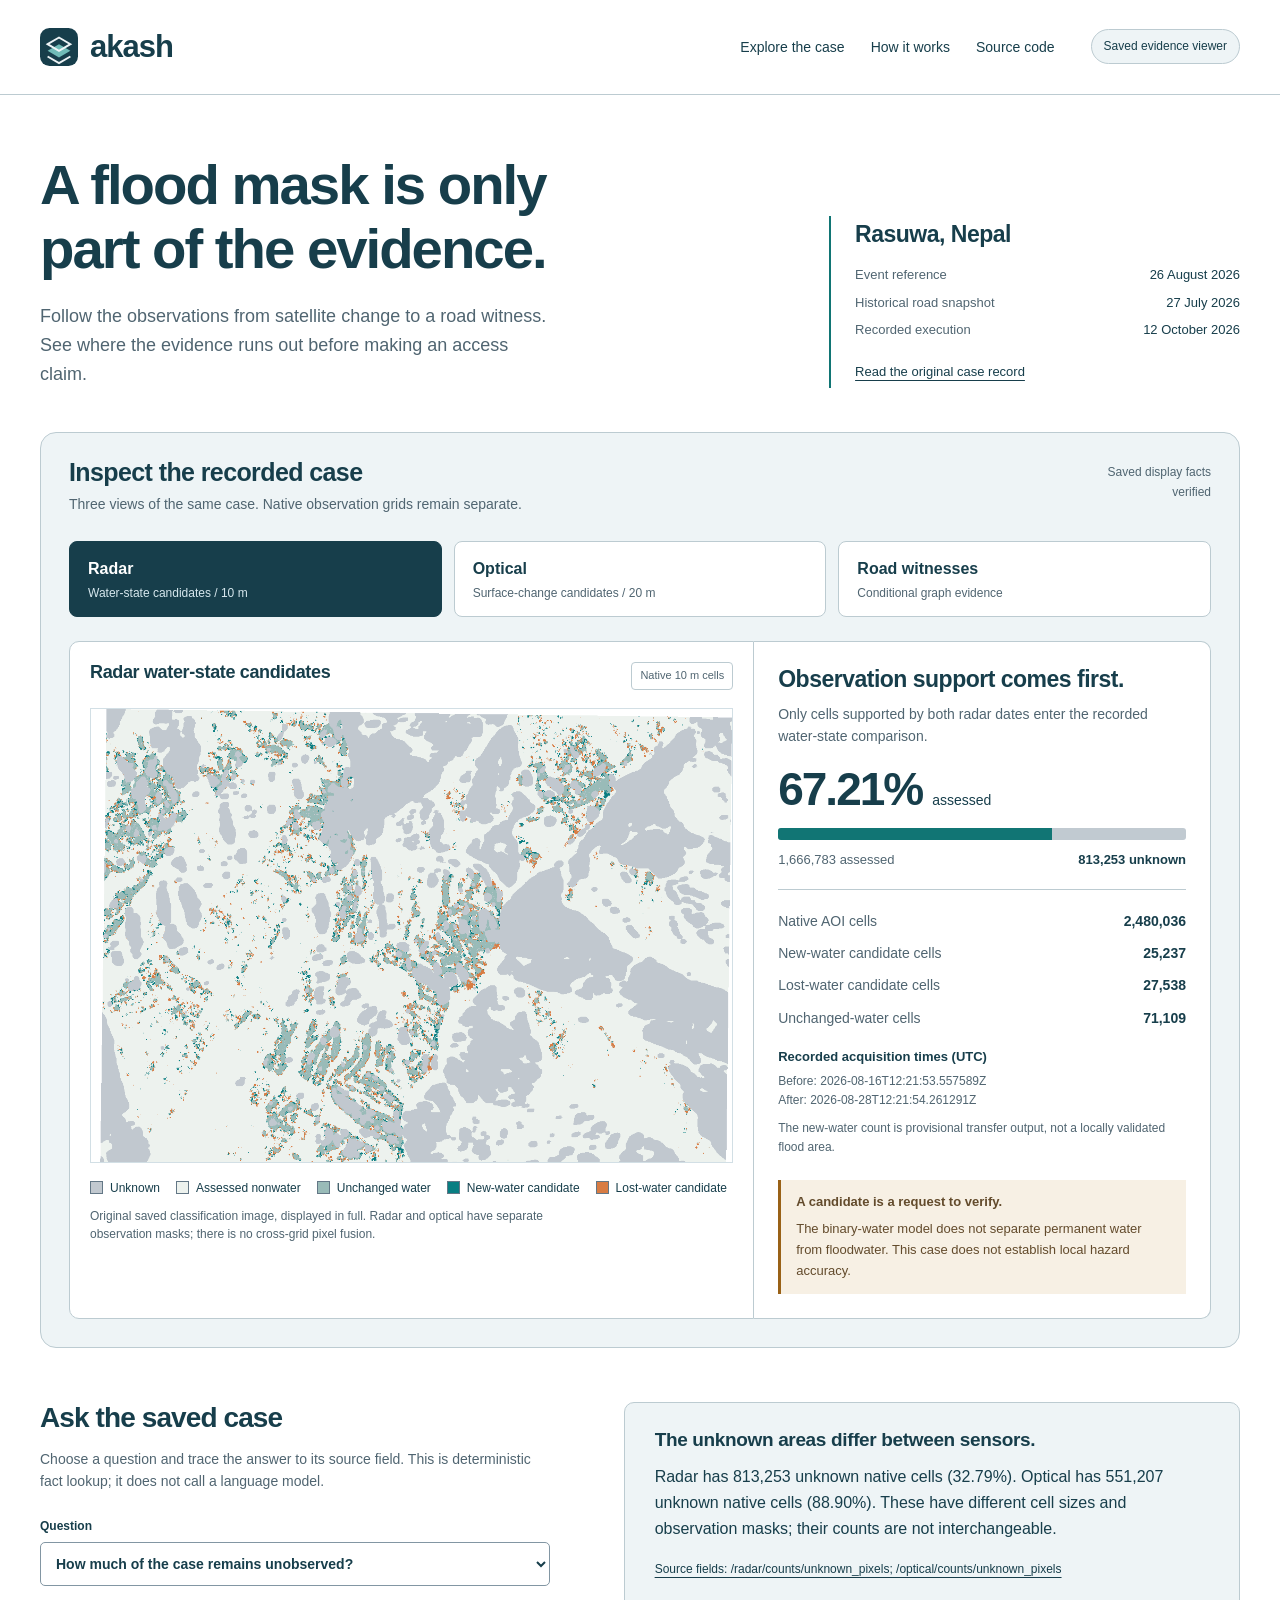
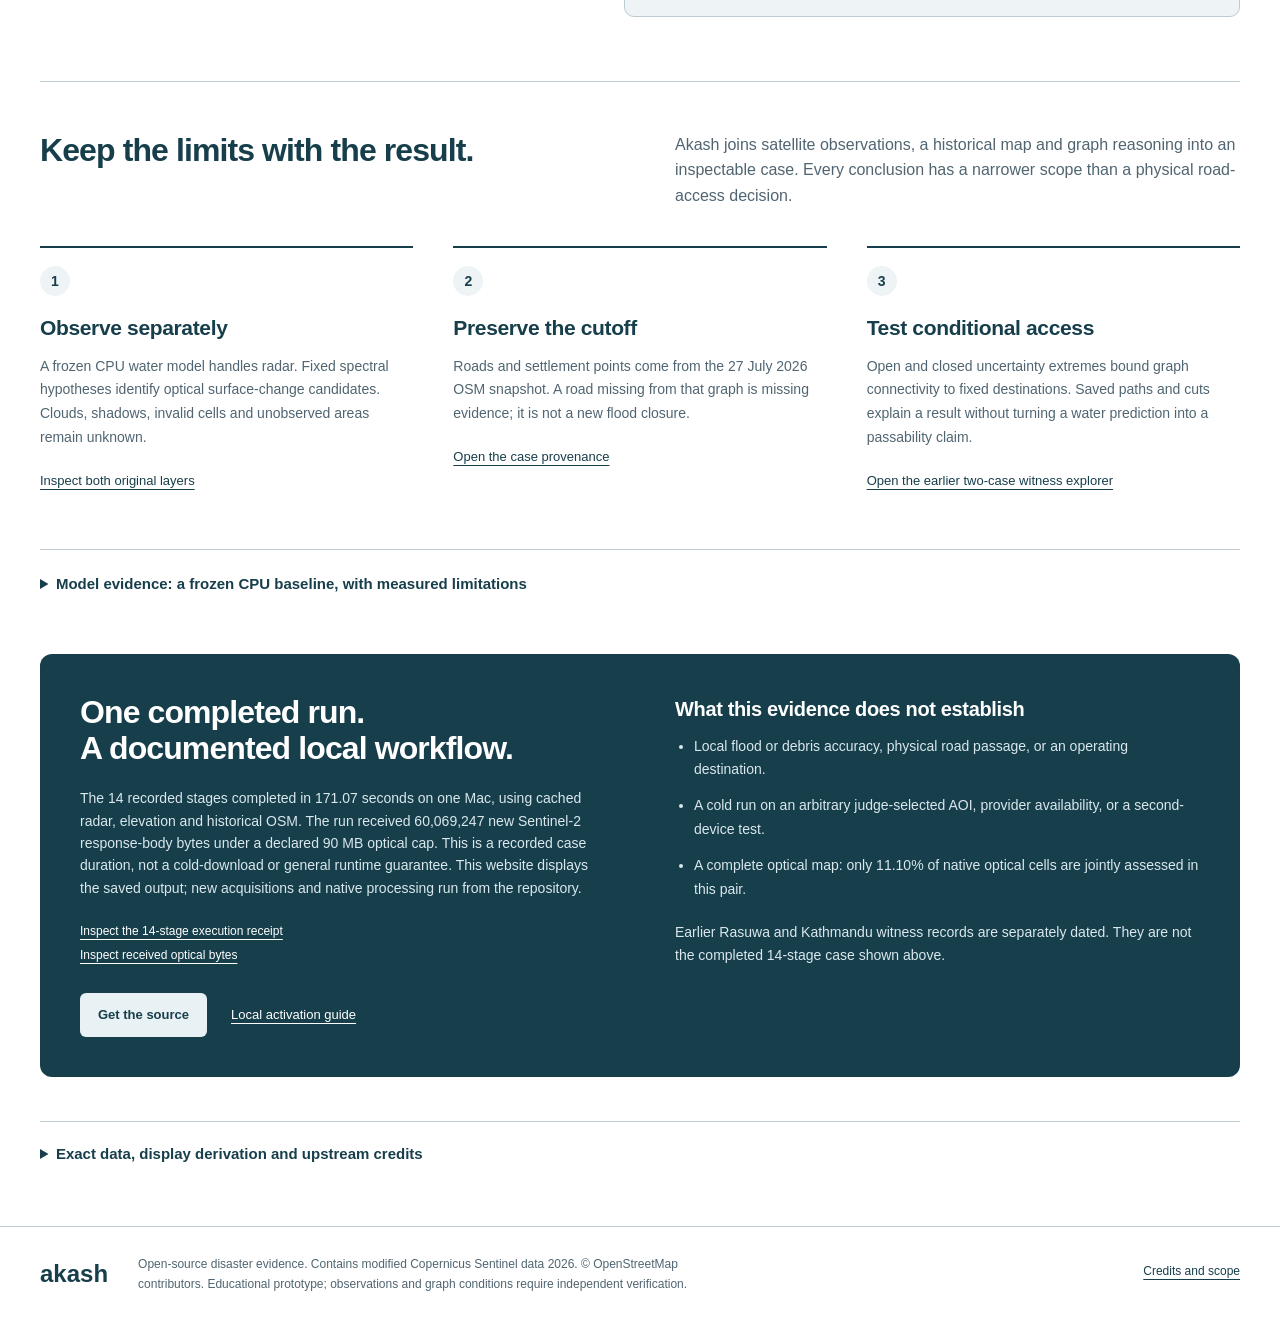
==== docs/site/index.html @ 93314e02 "Publish Akash source and inspectable satellite evidence demo" ====
<!doctype html>
<html lang="en">
<head>
<meta charset="utf-8"><meta name="viewport" content="width=device-width,initial-scale=1">
<meta name="description" content="Inspect one recorded Rasuwa case: separate satellite observation layers, explicit unknowns and conditional road witnesses. Open-source evidence, without a paid API.">
<meta http-equiv="Content-Security-Policy" content="default-src 'self'; img-src 'self' data:; style-src 'self' 'unsafe-inline'; script-src 'self'; connect-src 'self'; base-uri 'self'; object-src 'none'">
<title>Akash | Satellite evidence, with its limits intact</title>
<link rel="stylesheet" href="styles.css"><link rel="icon" href="mark.svg" type="image/svg+xml">
</head>
<body>
<a class="skip" href="#workspace">Skip to evidence</a>
<header class="site-header">
<a class="brand" href="./" aria-label="Akash home"><img src="mark.svg" alt="" width="38" height="38"><span>akash</span></a>
<nav aria-label="Main navigation"><a href="#workspace">Explore the case</a><a href="#method">How it works</a><a href="https://github.com/Eartherai/akash-flood-evidence">Source code</a></nav>
<span class="mode-badge">Saved evidence viewer</span>
</header>
<main>
<section class="intro" aria-labelledby="page-title">
<div><h1 id="page-title">A flood mask is only<br>part of the evidence.</h1><p class="lede">Follow the observations from satellite change to a road witness. See where the evidence runs out before making an access claim.</p></div>
<aside class="case-sheet" aria-label="Recorded case"><h2>Rasuwa, Nepal</h2><dl><div><dt>Event reference</dt><dd>26 August 2026</dd></div><div><dt>Historical road snapshot</dt><dd>27 July 2026</dd></div><div><dt>Recorded execution</dt><dd>12 October 2026</dd></div></dl><a href="case/">Read the original case record</a></aside>
</section>
<section id="workspace" class="workspace" aria-labelledby="workspace-title">
<div class="workspace-heading"><div><h2 id="workspace-title">Inspect the recorded case</h2><p>Three views of the same case. Native observation grids remain separate.</p></div><span class="receipt-status" id="receipt-status" role="status">Loading source bindings</span></div>
<fieldset class="view-controls"><legend class="sr-only">Evidence view</legend><button type="button" data-view="radar" aria-pressed="true"><span>Radar</span><small>Water-state candidates / 10 m</small></button><button type="button" data-view="optical" aria-pressed="false"><span>Optical</span><small>Surface-change candidates / 20 m</small></button><button type="button" data-view="roads" aria-pressed="false"><span>Road witnesses</span><small>Conditional graph evidence</small></button></fieldset>
<div class="evidence-grid">
<section class="map-panel" aria-labelledby="map-title"><div class="panel-heading"><h3 id="map-title">Radar water-state candidates</h3><span id="map-tag" class="tag">Separate native grid</span></div>
<div id="raster-view"><div class="raster-canvas"><img id="raster" src="case/map.png" width="1206" height="2121" alt="Recorded native radar map showing provisional water-state changes and unknown observations"></div><div id="raster-legend" class="legend"></div><p id="map-scope" class="caption">The recorded classification layer, without road overlays or a decorative basemap.</p></div>
<div id="road-view" hidden><div class="road-controls"><label>Point scope<select id="scope"><option value="aoi">Inside water AOI</option><option value="context">Inside extraction context</option><option value="all">All source points</option></select></label><label>Find a recorded point<input id="point-search" type="search" placeholder="Name or source ID" autocomplete="off"></label><label>Historical settlement<select id="settlement"></select></label></div><div class="map-buttons"><button id="fit-scope" type="button">Fit points</button><button id="fit-route" type="button">Fit selected witness</button><button id="zoom-in" type="button" aria-label="Zoom coordinate map in">Zoom in</button><button id="zoom-out" type="button" aria-label="Zoom coordinate map out">Zoom out</button></div><svg id="road-map" viewBox="0 0 800 540" role="group" aria-label="Coordinate map of historical settlement points and selected saved road witness"><title>Recorded road witness</title></svg><div class="legend"><span><i class="key route assessed"></i>Assessed segment</span><span><i class="key route unknown"></i>Unknown inside AOI</span><span><i class="key route outside"></i>Outside AOI</span><span><i class="key route mixed"></i>Mixed support</span></div><p class="caption">Recorded coordinates and centerlines. Solid boundary: water AOI. Dashed boundary: extraction context. No terrain basemap or invented point-to-road connectors.</p><p id="point-count" class="caption" role="status"></p></div>
</section>
<aside class="evidence-panel" aria-label="Selected evidence"><div id="evidence-content" aria-live="polite"><h3>Loading recorded observations</h3><p>The original case record remains available below if this display cannot load.</p></div><div class="evidence-warning"><strong>A candidate is a request to verify.</strong><p id="warning-text">The binary-water model does not separate permanent water from floodwater. This case does not establish local hazard accuracy.</p></div></aside>
</div>
<p id="error" class="error" role="alert" hidden></p>
</section>
<section class="question-section" aria-labelledby="question-title"><div><h2 id="question-title">Ask the saved case</h2><p>Choose a question and trace the answer to its source field. This is deterministic fact lookup; it does not call a language model.</p><label class="question-label">Question<select id="question"><option value="unknown">How much of the case remains unobserved?</option><option value="closure">Are any road closures confirmed?</option><option value="dates">Were the road data recorded before the event?</option><option value="settlements">What can we conclude about settlements inside the AOI?</option><option value="fusion">Were the radar and optical pixels fused?</option><option value="candidate">How many change candidates were recorded?</option></select></label></div><div class="answer-panel" id="answer" role="status"><p>Loading the source record.</p></div></section>
<section id="method" class="method" aria-labelledby="method-title"><div class="method-heading"><h2 id="method-title">Keep the limits with the result.</h2><p>Akash joins satellite observations, a historical map and graph reasoning into an inspectable case. Every conclusion has a narrower scope than a physical road-access decision.</p></div><div class="method-grid"><article><span class="method-marker" aria-hidden="true">1</span><h3>Observe separately</h3><p>A frozen CPU water model handles radar. Fixed spectral hypotheses identify optical surface-change candidates. Clouds, shadows, invalid cells and unobserved areas remain unknown.</p><a href="case/">Inspect both original layers</a></article><article><span class="method-marker" aria-hidden="true">2</span><h3>Preserve the cutoff</h3><p>Roads and settlement points come from the 27 July 2026 OSM snapshot. A road missing from that graph is missing evidence; it is not a new flood closure.</p><a href="case/manifest.json">Open the case provenance</a></article><article><span class="method-marker" aria-hidden="true">3</span><h3>Test conditional access</h3><p>Open and closed uncertainty extremes bound graph connectivity to fixed destinations. Saved paths and cuts explain a result without turning a water prediction into a passability claim.</p><a href="geography/">Open the earlier two-case witness explorer</a></article></div></section>
<details class="model-evidence source-details"><summary>Model evidence: a frozen CPU baseline, with measured limitations</summary><p>Trained on 263 Sen1Floods11 chips from six geographic collections. Evaluated once on 111 chips from the held-out Bolivia, India and Pakistan collections, after freezing the model and 0.5 threshold. Training and evaluation used no GPU.</p><dl class="benchmark-metrics"><div><dt>Water IoU</dt><dd>43.89%</dd></div><div><dt>Water precision</dt><dd>79.99%</dd></div><div><dt>Water recall</dt><dd>49.30%</dd></div></dl><p>These are separate benchmark results, not Rasuwa hazard accuracy. Permanent water and flooding share the binary-water label. Terrain and preprocessing differences limit transfer, and the modest recall matters when interpreting missed water.</p><div class="source-links"><a href="https://github.com/Eartherai/akash-flood-evidence/blob/main/docs/evidence/final_test-evaluation.json">Frozen test results</a><a href="https://github.com/Eartherai/akash-flood-evidence/blob/main/docs/evidence/model-evaluation-freeze.json">Pre-evaluation freeze</a><a href="https://github.com/Eartherai/akash-flood-evidence/blob/main/docs/evidence/training-report.json">Training record</a><a href="https://github.com/Eartherai/akash-flood-evidence/blob/main/docs/evidence/sen1-cpu-training-protocol.json">Collection split and protocol</a></div></details>
<section id="execution" class="boundary-section" aria-labelledby="boundary-title"><div><h2 id="boundary-title">One completed run.<br>A documented local workflow.</h2><p>The 14 recorded stages completed in 171.07 seconds on one Mac, using cached radar, elevation and historical OSM. The run received 60,069,247 new Sentinel-2 response-body bytes under a declared 90 MB optical cap. This is a recorded case duration, not a cold-download or general runtime guarantee. This website displays the saved output; new acquisitions and native processing run from the repository.</p><p class="execution-links"><a href="proofs/execution-receipt.json">Inspect the 14-stage execution receipt</a><br><a href="proofs/optical-transport.json">Inspect received optical bytes</a></p><div class="source-actions"><a class="primary-link" href="https://github.com/Eartherai/akash-flood-evidence">Get the source</a><a href="https://github.com/Eartherai/akash-flood-evidence/blob/main/release/CONSOLE-NATIVE-ACTIVATION-20261012.md">Local activation guide</a></div></div><div class="boundary-note"><h3>What this evidence does not establish</h3><ul><li>Local flood or debris accuracy, physical road passage, or an operating destination.</li><li>A cold run on an arbitrary judge-selected AOI, provider availability, or a second-device test.</li><li>A complete optical map: only 11.10% of native optical cells are jointly assessed in this pair.</li></ul><p>Earlier Rasuwa and Kathmandu witness records are separately dated. They are not the completed 14-stage case shown above.</p></div></section>
<details id="sources" class="source-details"><summary>Exact data, display derivation and upstream credits</summary><p>The compact display copies saved statistics and point records. Route coordinates are copied without simplification. Display percentages are rounded; full precision stays in the source.</p><div class="source-links"><a href="case/case-facts.json">Full case facts (25.4 MB)</a><a href="case/manifest.json">Original record hashes</a><a href="evidence.json">Compact display facts</a><a href="derivation-manifest.json">Display source binding</a><a href="derive_evidence.py">Reproduce the display files</a><a href="NOTICES.md">Data and code notices</a></div><p id="binding" class="binding"></p></details>
</main>
<footer><a class="footer-brand" href="./">akash</a><p>Open-source disaster evidence. Contains modified Copernicus Sentinel data 2026. © OpenStreetMap contributors. Educational prototype; observations and graph conditions require independent verification.</p><a href="NOTICES.md">Credits and scope</a></footer>
<script type="module" src="app.mjs"></script>
</body></html>
---- docs/site/styles.css ----
:root{--ice:#eef4f6;--ink:#173e4b;--paper:#fff;--muted:#506571;--line:#bccbd1;--teal:#117574;--amber:#996116;--unknown:#788896;--focus:#175dab;--green:#397963;--radius:10px;color-scheme:light}*{box-sizing:border-box}html{scroll-padding-top:24px}body{margin:0;color:var(--ink);background:var(--paper);font:16px/1.6 "Avenir Next","Segoe UI",Arial,sans-serif}button,input,select{font:inherit}a{color:var(--ink);text-underline-offset:4px;text-decoration-thickness:1px}a:hover{text-decoration-thickness:2px}button,a,summary{touch-action:manipulation}button,select,input{min-height:44px}button{cursor:pointer}button:disabled{cursor:default;color:var(--muted);opacity:.65}button:focus-visible,input:focus-visible,select:focus-visible,a:focus-visible,summary:focus-visible,[role=button]:focus-visible{outline:3px solid var(--focus);outline-offset:4px}h1,h2,h3,p{margin:0}h1,h2,h3{font-family:"Trebuchet MS","Avenir Next","Segoe UI",sans-serif;font-weight:700;line-height:1.15}h1{font-size:clamp(34px,4.4vw,62px);letter-spacing:-2px}h2{font-size:clamp(26px,2.5vw,35px);letter-spacing:-.9px}h3{font-size:20px;letter-spacing:-.35px}p{margin:12px 0;max-width:75ch}button,input,select{color:var(--ink)}[hidden]{display:none!important}.skip{position:absolute;top:12px;left:12px;padding:12px;background:var(--paper);z-index:10;transform:translateY(-200%)}.skip:focus{transform:translateY(0)}.site-header{max-width:1440px;margin:auto;padding:22px 40px;display:flex;gap:36px;align-items:center;border-bottom:1px solid var(--line)}.brand{display:flex;gap:12px;align-items:center;text-decoration:none;font-family:"Trebuchet MS",sans-serif;font-size:31px;letter-spacing:-1px;font-weight:700}.brand img{display:block}nav{display:flex;align-items:center;gap:26px;margin-left:auto}nav a{font-size:14px;text-decoration:none;padding:10px 0}.mode-badge{border:1px solid var(--line);background:var(--ice);padding:7px 12px;border-radius:24px;font-size:12px;white-space:nowrap}main{max-width:1440px;margin:auto;padding:0 40px}.intro{display:grid;grid-template-columns:minmax(0,1.75fr) minmax(280px,1fr);gap:70px;padding:58px 0 44px;align-items:end}.lede{font-size:18px;max-width:51ch;color:var(--muted);margin:20px 0 0}.case-sheet{border-left:2px solid var(--teal);padding:5px 0 5px 24px}.case-sheet h2{font-size:23px;letter-spacing:-.5px}.case-sheet dl{margin:18px 0}.case-sheet dl div{display:flex;gap:16px;justify-content:space-between;margin:8px 0;font-size:13px;line-height:1.5}.case-sheet dt{color:var(--muted)}.case-sheet dd{margin:0;text-align:right}.case-sheet a{font-size:13px}.workspace{border:1px solid var(--line);border-radius:16px;overflow:hidden;background:var(--ice)}.workspace-heading{padding:25px 28px;display:flex;gap:20px;justify-content:space-between;align-items:start}.workspace-heading h2{font-size:25px;letter-spacing:-.6px}.workspace-heading p{font-size:14px;color:var(--muted);margin:6px 0 0}.receipt-status{font-size:12px;max-width:20ch;text-align:right;color:var(--muted);padding-top:5px}.view-controls{display:grid;grid-template-columns:repeat(3,minmax(0,1fr));margin:0;padding:0 28px;border:0;gap:12px}.view-controls button{border:1px solid var(--line);background:var(--paper);border-radius:8px;padding:14px 18px;text-align:left;min-width:0}.view-controls button span{display:block;font-weight:700;font-size:16px}.view-controls button small{display:block;color:var(--muted);font-size:12px;margin-top:3px;line-height:1.5}.view-controls button[aria-pressed=true]{background:var(--ink);border-color:var(--ink);color:var(--paper)}.view-controls button[aria-pressed=true] small{color:#d6e7ed}.view-controls button:hover:not([aria-pressed=true]){background:#e0ecef}.evidence-grid{display:grid;grid-template-columns:minmax(0,1.5fr) minmax(280px,1fr);gap:0;padding:24px 28px 28px}.map-panel{background:var(--paper);border:1px solid var(--line);border-radius:10px 0 0 10px;padding:20px;min-width:0}.panel-heading{display:flex;align-items:start;justify-content:space-between;gap:12px;margin-bottom:18px}.panel-heading h3{font-size:18px}.tag{font-size:11px;border:1px solid var(--line);border-radius:4px;padding:4px 8px;white-space:nowrap;color:var(--muted)}.raster-canvas{height:455px;display:grid;place-items:center;background:#e5eef1;overflow:hidden;border:1px solid #d2dfe5}.raster-canvas img{height:100%;width:100%;object-fit:contain;display:block;image-rendering:auto}.legend{display:flex;gap:10px 16px;flex-wrap:wrap;font-size:12px;line-height:1.5;margin:16px 0 10px}.legend span{display:flex;align-items:center;gap:7px}.key{width:13px;height:13px;border:1px solid #637786;display:inline-block;flex-shrink:0;background:var(--unknown)}.key.route{height:0;width:20px;border:0;border-top:3px solid}.key.assessed{border-color:var(--teal)}.key.unknown{border-color:var(--amber);border-top-style:dashed}.key.outside{border-color:var(--unknown);border-top-style:dashed}.key.mixed{border-color:#704f85}.caption{font-size:12px;color:var(--muted);line-height:1.55;margin:9px 0 0}.evidence-panel{background:#fff;border:1px solid var(--line);border-left:0;border-radius:0 10px 10px 0;padding:24px;min-width:0}.evidence-panel h3{font-size:23px;letter-spacing:-.5px}.evidence-panel .summary{font-size:14px;color:var(--muted);margin:10px 0 18px}.metric-large{display:flex;gap:10px;align-items:baseline;margin:16px 0 5px}.metric-large b{font-size:46px;letter-spacing:-2px;line-height:1.05;font-variant-numeric:tabular-nums}.metric-large span{font-size:14px}.support-track{display:flex;height:12px;width:100%;margin:14px 0 10px;background:#c1cad1;border-radius:3px;overflow:hidden}.support-track i{display:block;background:var(--teal)}.metric-pair{display:flex;justify-content:space-between;gap:20px;font-size:13px;margin-top:8px}.metric-pair span{color:var(--muted)}.metric-pair b{font-weight:650;font-variant-numeric:tabular-nums}.count-list{padding-top:10px;margin:18px 0;border-top:1px solid var(--line)}.count-list div{display:flex;justify-content:space-between;gap:24px;margin:10px 0;font-size:14px}.count-list span{color:var(--muted)}.count-list b{font-variant-numeric:tabular-nums;white-space:nowrap}.source-date{font-size:12px;color:var(--muted);margin:18px 0 0}.source-date b{display:block;color:var(--ink);font-size:13px;margin-bottom:4px}.evidence-warning{border-left:3px solid var(--amber);padding:12px 15px;background:#f7f0e4;margin-top:24px;font-size:13px;line-height:1.6}.evidence-warning p{margin:6px 0 0;color:#634b2c}.evidence-warning strong{font-size:13px;color:#634b2c}.road-controls{display:grid;grid-template-columns:1fr 1fr;gap:12px;margin-bottom:14px}.road-controls label:last-child{grid-column:1/-1}label{font-size:12px;font-weight:600;display:flex;flex-direction:column;gap:6px;min-width:0}select,input{min-width:0;max-width:100%;width:100%;padding:9px 11px;border:1px solid #8296a3;border-radius:5px;background:var(--paper);font-size:14px}input::placeholder{color:#526571}.map-buttons{display:flex;gap:8px;flex-wrap:wrap;margin:10px 0 14px}.map-buttons button{font-size:12px;border:1px solid #8296a3;border-radius:5px;background:#fff;padding:8px 10px}.map-buttons button:hover{background:var(--ice)}#road-map{display:block;width:100%;height:auto;background:#edf4f6;aspect-ratio:800/540;border:1px solid var(--line)}#road-map [role=button]{cursor:pointer}#road-map [role=button]:hover circle{stroke:#111;stroke-width:3}#road-map text{font-family:inherit}.point-title{overflow-wrap:anywhere}.id{font-size:12px;color:var(--muted);overflow-wrap:anywhere}.point-state{display:inline-block;background:#f7f0e4;color:#634b2c;border:1px solid #d4bc91;border-radius:5px;padding:5px 9px;font-size:13px;margin:12px 0}.evidence-panel details{font-size:12px;line-height:1.6;margin-top:20px}.evidence-panel summary{min-height:44px;cursor:pointer}.evidence-panel details p{overflow-wrap:anywhere}.question-section{display:grid;grid-template-columns:minmax(0,1fr) minmax(0,1.2fr);gap:70px;align-items:start;margin:54px 0 64px}.question-section h2{font-size:28px}.question-section p{color:var(--muted);font-size:14px;margin:14px 0}.question-label{margin-top:24px;max-width:510px}.answer-panel{background:var(--ice);border-radius:10px;padding:26px 30px;border:1px solid var(--line);min-height:215px}.answer-panel h3{font-size:19px}.answer-panel p{font-size:16px;color:var(--ink);margin:14px 0}.answer-panel a{font-size:12px;overflow-wrap:anywhere}.method{padding:50px 0;border-top:1px solid var(--line)}.method-heading{display:grid;grid-template-columns:1fr 1fr;gap:70px;align-items:start}.method-heading p{font-size:16px;color:var(--muted);margin:0}.method-grid{display:grid;grid-template-columns:repeat(3,minmax(0,1fr));gap:40px;margin-top:38px}.method-grid article{padding-top:18px;border-top:2px solid var(--ink)}.method-marker{display:flex;align-items:center;justify-content:center;width:30px;height:30px;border-radius:50%;background:var(--ice);font-size:14px;font-weight:650;margin-bottom:20px}.method-grid h3{font-size:21px}.method-grid p{font-size:14px;color:var(--muted);margin:14px 0;line-height:1.7}.method-grid a{font-size:13px;display:inline-block;padding:7px 0}.boundary-section{display:grid;grid-template-columns:1fr 1fr;gap:70px;background:var(--ink);color:#fff;border-radius:12px;padding:40px;margin:10px 0 44px}.boundary-section h2{font-size:32px}.boundary-section p{font-size:14px;color:#d9e8ed;margin:20px 0}.boundary-note h3{font-size:20px;margin-top:4px}.boundary-note ul{padding-left:19px;font-size:14px;color:#d9e8ed;line-height:1.7}.boundary-note li{margin:12px 0}.source-actions{display:flex;gap:24px;align-items:center;flex-wrap:wrap;margin-top:26px}.source-actions a{font-size:13px;color:#fff}.source-actions .primary-link{background:#e8f1f4;color:var(--ink);padding:12px 18px;border-radius:6px;text-decoration:none;font-weight:650}.source-details{padding:20px 0 40px;border-top:1px solid var(--line)}.source-details summary{font-size:15px;min-height:44px;cursor:pointer;font-weight:650}.source-details p{font-size:13px;color:var(--muted)}.source-links{display:flex;flex-wrap:wrap;gap:12px 24px;margin:20px 0;font-size:13px}.binding{overflow-wrap:anywhere;max-width:none}footer{max-width:1440px;margin:auto;padding:28px 40px;display:flex;gap:30px;align-items:start;border-top:1px solid var(--line);font-size:12px;color:var(--muted)}.footer-brand{font-family:"Trebuchet MS",sans-serif;font-size:24px;font-weight:700;text-decoration:none}footer p{max-width:85ch;margin:0}footer>a:last-child{white-space:nowrap;margin-left:auto;padding-top:7px}.error{margin:0 28px 28px;background:#fbeeee;color:#792626;border:1px solid #a45050;padding:16px}.sr-only{position:absolute;width:1px;height:1px;overflow:hidden;clip:rect(0,0,0,0);white-space:nowrap}a,button,select,input,summary{scroll-margin:30px}
@media(max-width:1150px){.mode-badge{display:none}.intro{gap:35px}.evidence-grid{grid-template-columns:minmax(0,1.15fr) minmax(300px,1fr)}.evidence-panel{padding:20px}.view-controls button{padding:12px 14px}.question-section,.method-heading,.boundary-section{gap:35px}.tag{white-space:normal}.raster-canvas{height:430px}}
@media(max-width:850px){.site-header{padding:18px 24px;gap:20px}main{padding:0 24px}.intro{padding:38px 0;grid-template-columns:minmax(0,1.4fr) minmax(240px,1fr);gap:24px}h1{font-size:40px;letter-spacing:-1.4px}.lede{font-size:16px}.case-sheet{padding-left:16px}.case-sheet dl div{display:block}.case-sheet dd{text-align:left}.evidence-grid{grid-template-columns:1fr}.map-panel{border-radius:10px 10px 0 0}.evidence-panel{border-left:1px solid var(--line);border-top:0;border-radius:0 0 10px 10px}.raster-canvas{height:410px}.evidence-panel .support-track{max-width:540px}.method-grid{gap:22px}.boundary-section{padding:30px}.question-section{gap:24px;margin:40px 0}.answer-panel{padding:24px}.metric-large b{font-size:40px}.workspace-heading{padding:20px}.view-controls{padding:0 20px}.evidence-grid{padding:20px}footer{padding:24px;gap:20px}.boundary-section h2{font-size:28px}}
@media(max-width:600px){.site-header{padding:16px 18px;flex-wrap:wrap;gap:12px 20px}.brand{font-size:28px}.brand img{width:32px;height:32px}nav{margin-left:0;gap:18px;width:100%}nav a{font-size:12px;padding:10px 0;min-height:44px}main{padding:0 16px}.intro{grid-template-columns:1fr;gap:28px;padding:34px 0}.case-sheet{display:block;border-left:2px solid var(--teal);padding:0 0 0 16px}.case-sheet dl{display:grid;grid-template-columns:1fr 1fr;gap:4px 18px;margin:12px 0}.case-sheet dl div{font-size:12px;margin:3px 0}h1{font-size:38px}.intro .lede{font-size:16px;max-width:40ch}.workspace-heading{display:block;padding:20px 16px}.workspace-heading h2{font-size:23px}.receipt-status{display:block;max-width:none;text-align:left;padding-top:12px}.view-controls{padding:0 16px;gap:8px}.view-controls button{padding:10px 9px;border-radius:6px}.view-controls button span{font-size:14px}.view-controls button small{font-size:10px;line-height:1.4}.evidence-grid{padding:16px}.map-panel{padding:14px}.panel-heading{display:block;margin-bottom:14px}.panel-heading h3{font-size:17px}.tag{display:inline-block;margin-top:8px}.raster-canvas{height:365px}.legend{gap:8px 12px;font-size:11px}.evidence-panel{padding:20px 16px}.metric-large b{font-size:39px}.question-section{grid-template-columns:1fr;gap:24px;margin:34px 0 40px}.question-section h2{font-size:25px}.question-label{margin-top:18px}.answer-panel{padding:22px 20px;min-height:0}.method{padding:35px 0}.method-heading{grid-template-columns:1fr;gap:18px}.method-heading h2{font-size:29px}.method-grid{grid-template-columns:1fr;gap:26px;margin-top:24px}.method-grid article{display:grid;grid-template-columns:34px minmax(0,1fr);gap:0 16px}.method-marker{grid-row:1/4;margin:0}.method-grid h3{font-size:20px}.method-grid p{margin:10px 0}.method-grid a{grid-column:2}.boundary-section{grid-template-columns:1fr;gap:20px;padding:28px 22px;margin:0 0 30px}.boundary-section h2{font-size:27px}.boundary-section p{margin:16px 0}.source-actions{gap:16px;align-items:start;flex-direction:column}.source-details{padding-bottom:26px}.road-controls{grid-template-columns:1fr;gap:10px}.road-controls label:last-child{grid-column:auto}.map-buttons{gap:6px}.map-buttons button{font-size:11px;padding:7px 9px}#road-map{aspect-ratio:1/1}.source-links{gap:12px 18px}footer{padding:22px 18px;display:block}footer p{margin:12px 0}footer>a:last-child{display:inline-block;margin:0}.caption{font-size:11px}.error{margin:0 16px 16px}.count-list div{font-size:13px}}
@media(prefers-reduced-motion:reduce){html{scroll-behavior:auto}*{animation:none!important;transition:none!important}}

.benchmark-metrics{display:flex;gap:40px;flex-wrap:wrap;margin:24px 0}.benchmark-metrics div{min-width:130px}.benchmark-metrics dt{color:var(--muted);font-size:13px}.benchmark-metrics dd{margin:4px 0 0;font-size:30px;line-height:1.2;font-weight:700;font-variant-numeric:tabular-nums;letter-spacing:-1px}.model-evidence{padding:22px 0 28px}.execution-links a{color:#fff;font-size:12px;line-height:1.9}

#workspace:focus-visible,#method:focus-visible,#execution:focus-visible,#sources:focus-visible{outline:3px solid var(--focus);outline-offset:5px}
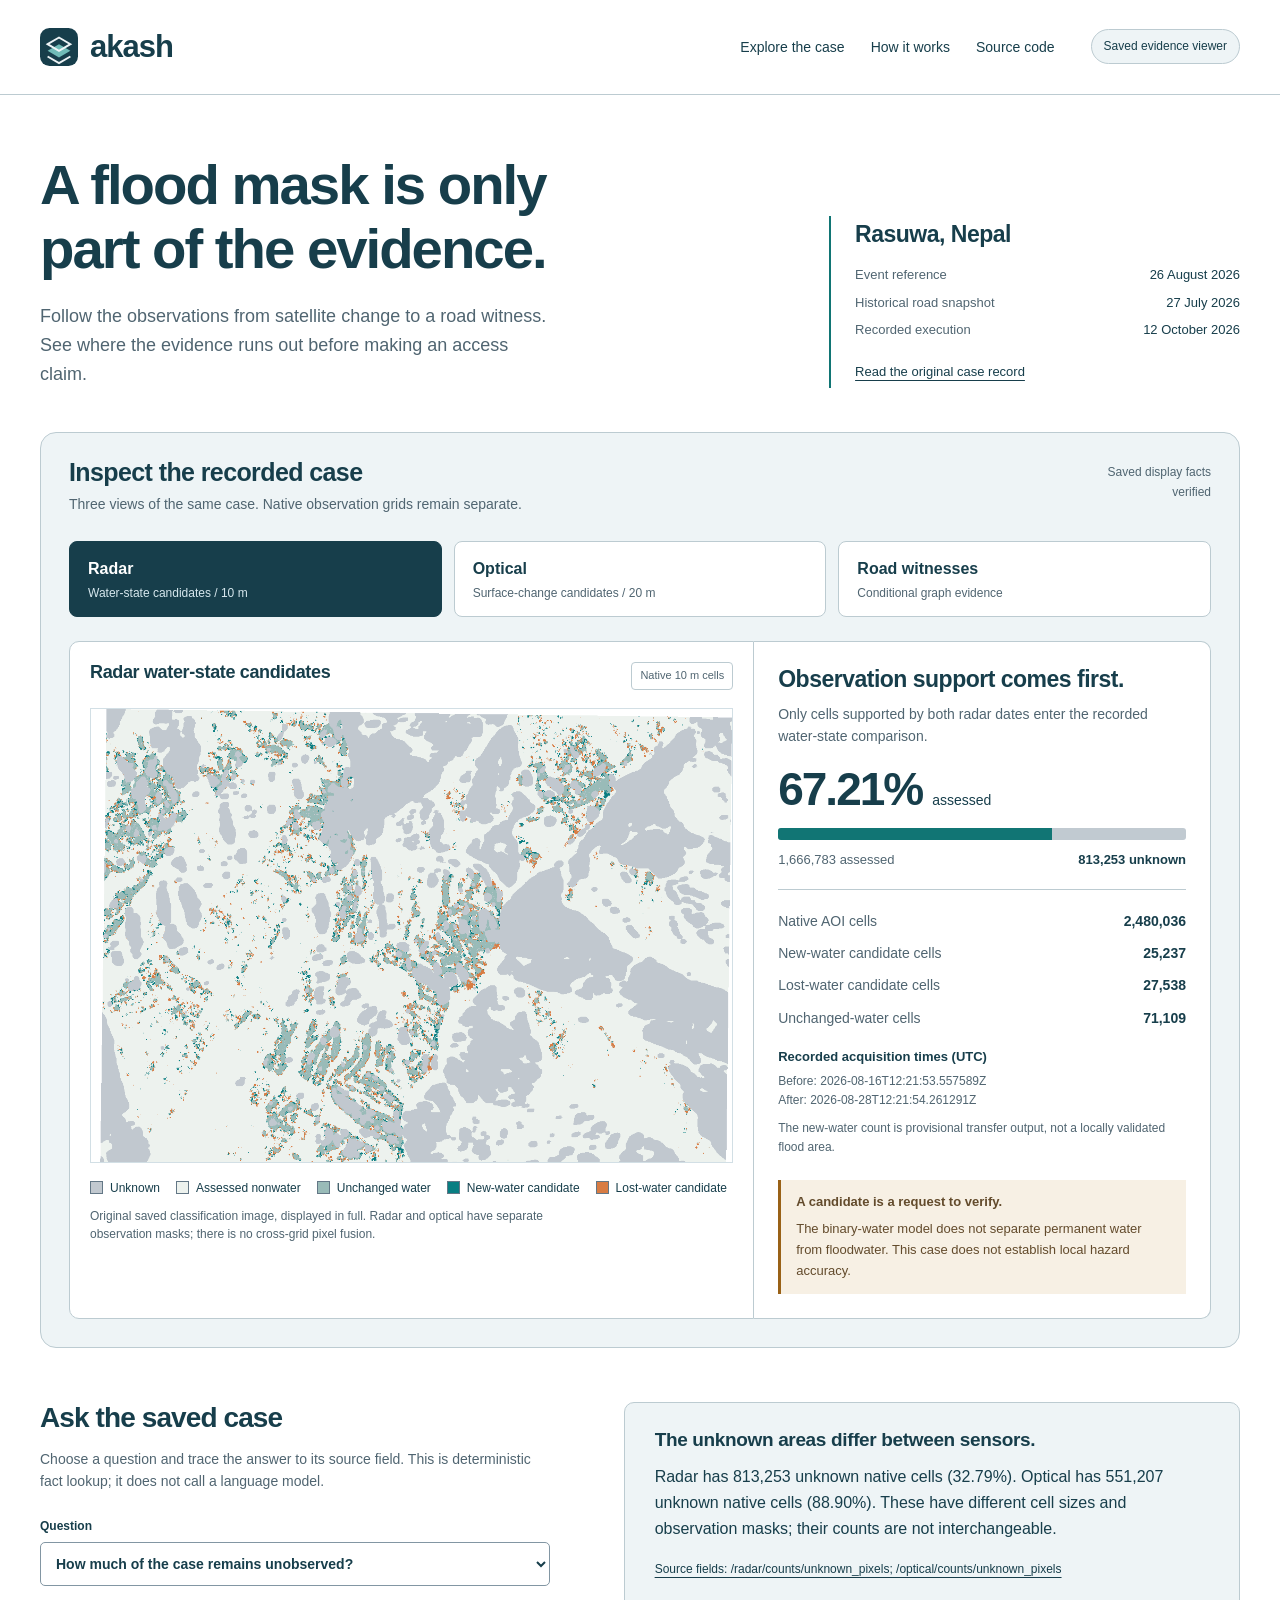
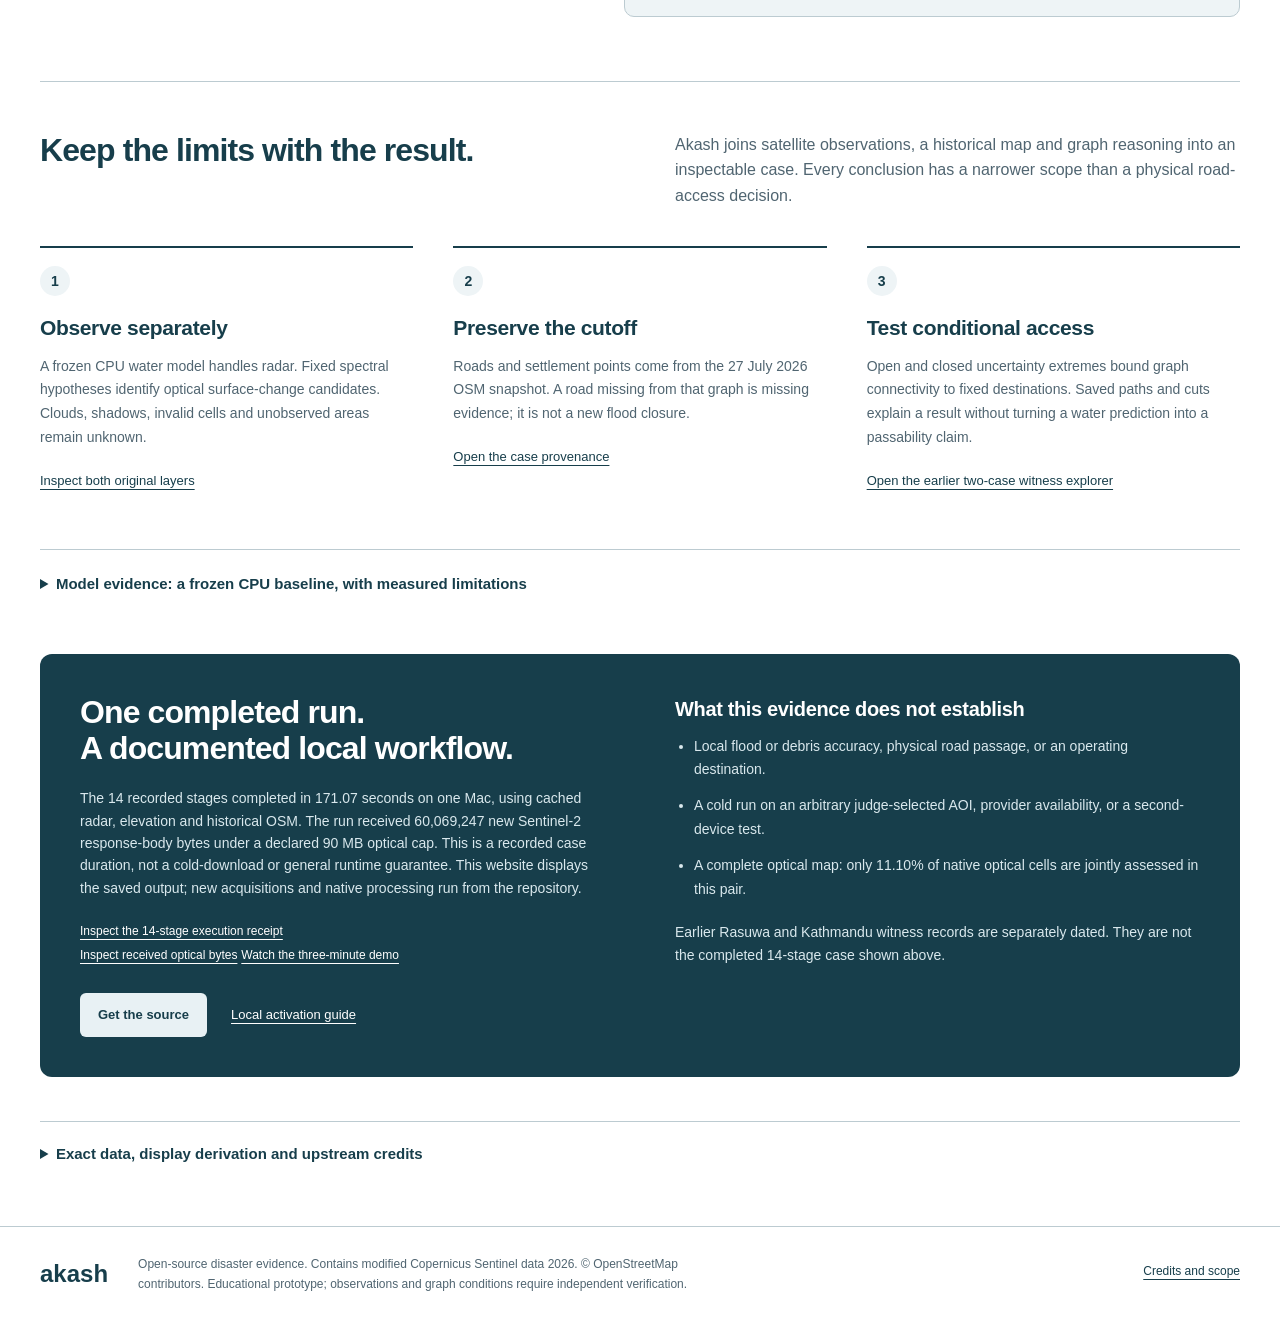
==== commit 69fa5fca: "Add verified three-minute demo and submission media" ====
--- a/docs/site/index.html
+++ b/docs/site/index.html
@@ -34,7 +34,7 @@
 <section class="question-section" aria-labelledby="question-title"><div><h2 id="question-title">Ask the saved case</h2><p>Choose a question and trace the answer to its source field. This is deterministic fact lookup; it does not call a language model.</p><label class="question-label">Question<select id="question"><option value="unknown">How much of the case remains unobserved?</option><option value="closure">Are any road closures confirmed?</option><option value="dates">Were the road data recorded before the event?</option><option value="settlements">What can we conclude about settlements inside the AOI?</option><option value="fusion">Were the radar and optical pixels fused?</option><option value="candidate">How many change candidates were recorded?</option></select></label></div><div class="answer-panel" id="answer" role="status"><p>Loading the source record.</p></div></section>
 <section id="method" class="method" aria-labelledby="method-title"><div class="method-heading"><h2 id="method-title">Keep the limits with the result.</h2><p>Akash joins satellite observations, a historical map and graph reasoning into an inspectable case. Every conclusion has a narrower scope than a physical road-access decision.</p></div><div class="method-grid"><article><span class="method-marker" aria-hidden="true">1</span><h3>Observe separately</h3><p>A frozen CPU water model handles radar. Fixed spectral hypotheses identify optical surface-change candidates. Clouds, shadows, invalid cells and unobserved areas remain unknown.</p><a href="case/">Inspect both original layers</a></article><article><span class="method-marker" aria-hidden="true">2</span><h3>Preserve the cutoff</h3><p>Roads and settlement points come from the 27 July 2026 OSM snapshot. A road missing from that graph is missing evidence; it is not a new flood closure.</p><a href="case/manifest.json">Open the case provenance</a></article><article><span class="method-marker" aria-hidden="true">3</span><h3>Test conditional access</h3><p>Open and closed uncertainty extremes bound graph connectivity to fixed destinations. Saved paths and cuts explain a result without turning a water prediction into a passability claim.</p><a href="geography/">Open the earlier two-case witness explorer</a></article></div></section>
 <details class="model-evidence source-details"><summary>Model evidence: a frozen CPU baseline, with measured limitations</summary><p>Trained on 263 Sen1Floods11 chips from six geographic collections. Evaluated once on 111 chips from the held-out Bolivia, India and Pakistan collections, after freezing the model and 0.5 threshold. Training and evaluation used no GPU.</p><dl class="benchmark-metrics"><div><dt>Water IoU</dt><dd>43.89%</dd></div><div><dt>Water precision</dt><dd>79.99%</dd></div><div><dt>Water recall</dt><dd>49.30%</dd></div></dl><p>These are separate benchmark results, not Rasuwa hazard accuracy. Permanent water and flooding share the binary-water label. Terrain and preprocessing differences limit transfer, and the modest recall matters when interpreting missed water.</p><div class="source-links"><a href="https://github.com/Eartherai/akash-flood-evidence/blob/main/docs/evidence/final_test-evaluation.json">Frozen test results</a><a href="https://github.com/Eartherai/akash-flood-evidence/blob/main/docs/evidence/model-evaluation-freeze.json">Pre-evaluation freeze</a><a href="https://github.com/Eartherai/akash-flood-evidence/blob/main/docs/evidence/training-report.json">Training record</a><a href="https://github.com/Eartherai/akash-flood-evidence/blob/main/docs/evidence/sen1-cpu-training-protocol.json">Collection split and protocol</a></div></details>
-<section id="execution" class="boundary-section" aria-labelledby="boundary-title"><div><h2 id="boundary-title">One completed run.<br>A documented local workflow.</h2><p>The 14 recorded stages completed in 171.07 seconds on one Mac, using cached radar, elevation and historical OSM. The run received 60,069,247 new Sentinel-2 response-body bytes under a declared 90 MB optical cap. This is a recorded case duration, not a cold-download or general runtime guarantee. This website displays the saved output; new acquisitions and native processing run from the repository.</p><p class="execution-links"><a href="proofs/execution-receipt.json">Inspect the 14-stage execution receipt</a><br><a href="proofs/optical-transport.json">Inspect received optical bytes</a></p><div class="source-actions"><a class="primary-link" href="https://github.com/Eartherai/akash-flood-evidence">Get the source</a><a href="https://github.com/Eartherai/akash-flood-evidence/blob/main/release/CONSOLE-NATIVE-ACTIVATION-20261012.md">Local activation guide</a></div></div><div class="boundary-note"><h3>What this evidence does not establish</h3><ul><li>Local flood or debris accuracy, physical road passage, or an operating destination.</li><li>A cold run on an arbitrary judge-selected AOI, provider availability, or a second-device test.</li><li>A complete optical map: only 11.10% of native optical cells are jointly assessed in this pair.</li></ul><p>Earlier Rasuwa and Kathmandu witness records are separately dated. They are not the completed 14-stage case shown above.</p></div></section>
+<section id="execution" class="boundary-section" aria-labelledby="boundary-title"><div><h2 id="boundary-title">One completed run.<br>A documented local workflow.</h2><p>The 14 recorded stages completed in 171.07 seconds on one Mac, using cached radar, elevation and historical OSM. The run received 60,069,247 new Sentinel-2 response-body bytes under a declared 90 MB optical cap. This is a recorded case duration, not a cold-download or general runtime guarantee. This website displays the saved output; new acquisitions and native processing run from the repository.</p><p class="execution-links"><a href="proofs/execution-receipt.json">Inspect the 14-stage execution receipt</a><br><a href="proofs/optical-transport.json">Inspect received optical bytes</a> <a href="demo.html">Watch the three-minute demo</a></p><div class="source-actions"><a class="primary-link" href="https://github.com/Eartherai/akash-flood-evidence">Get the source</a><a href="https://github.com/Eartherai/akash-flood-evidence/blob/main/release/CONSOLE-NATIVE-ACTIVATION-20261012.md">Local activation guide</a></div></div><div class="boundary-note"><h3>What this evidence does not establish</h3><ul><li>Local flood or debris accuracy, physical road passage, or an operating destination.</li><li>A cold run on an arbitrary judge-selected AOI, provider availability, or a second-device test.</li><li>A complete optical map: only 11.10% of native optical cells are jointly assessed in this pair.</li></ul><p>Earlier Rasuwa and Kathmandu witness records are separately dated. They are not the completed 14-stage case shown above.</p></div></section>
 <details id="sources" class="source-details"><summary>Exact data, display derivation and upstream credits</summary><p>The compact display copies saved statistics and point records. Route coordinates are copied without simplification. Display percentages are rounded; full precision stays in the source.</p><div class="source-links"><a href="case/case-facts.json">Full case facts (25.4 MB)</a><a href="case/manifest.json">Original record hashes</a><a href="evidence.json">Compact display facts</a><a href="derivation-manifest.json">Display source binding</a><a href="derive_evidence.py">Reproduce the display files</a><a href="NOTICES.md">Data and code notices</a></div><p id="binding" class="binding"></p></details>
 </main>
 <footer><a class="footer-brand" href="./">akash</a><p>Open-source disaster evidence. Contains modified Copernicus Sentinel data 2026. © OpenStreetMap contributors. Educational prototype; observations and graph conditions require independent verification.</p><a href="NOTICES.md">Credits and scope</a></footer>
